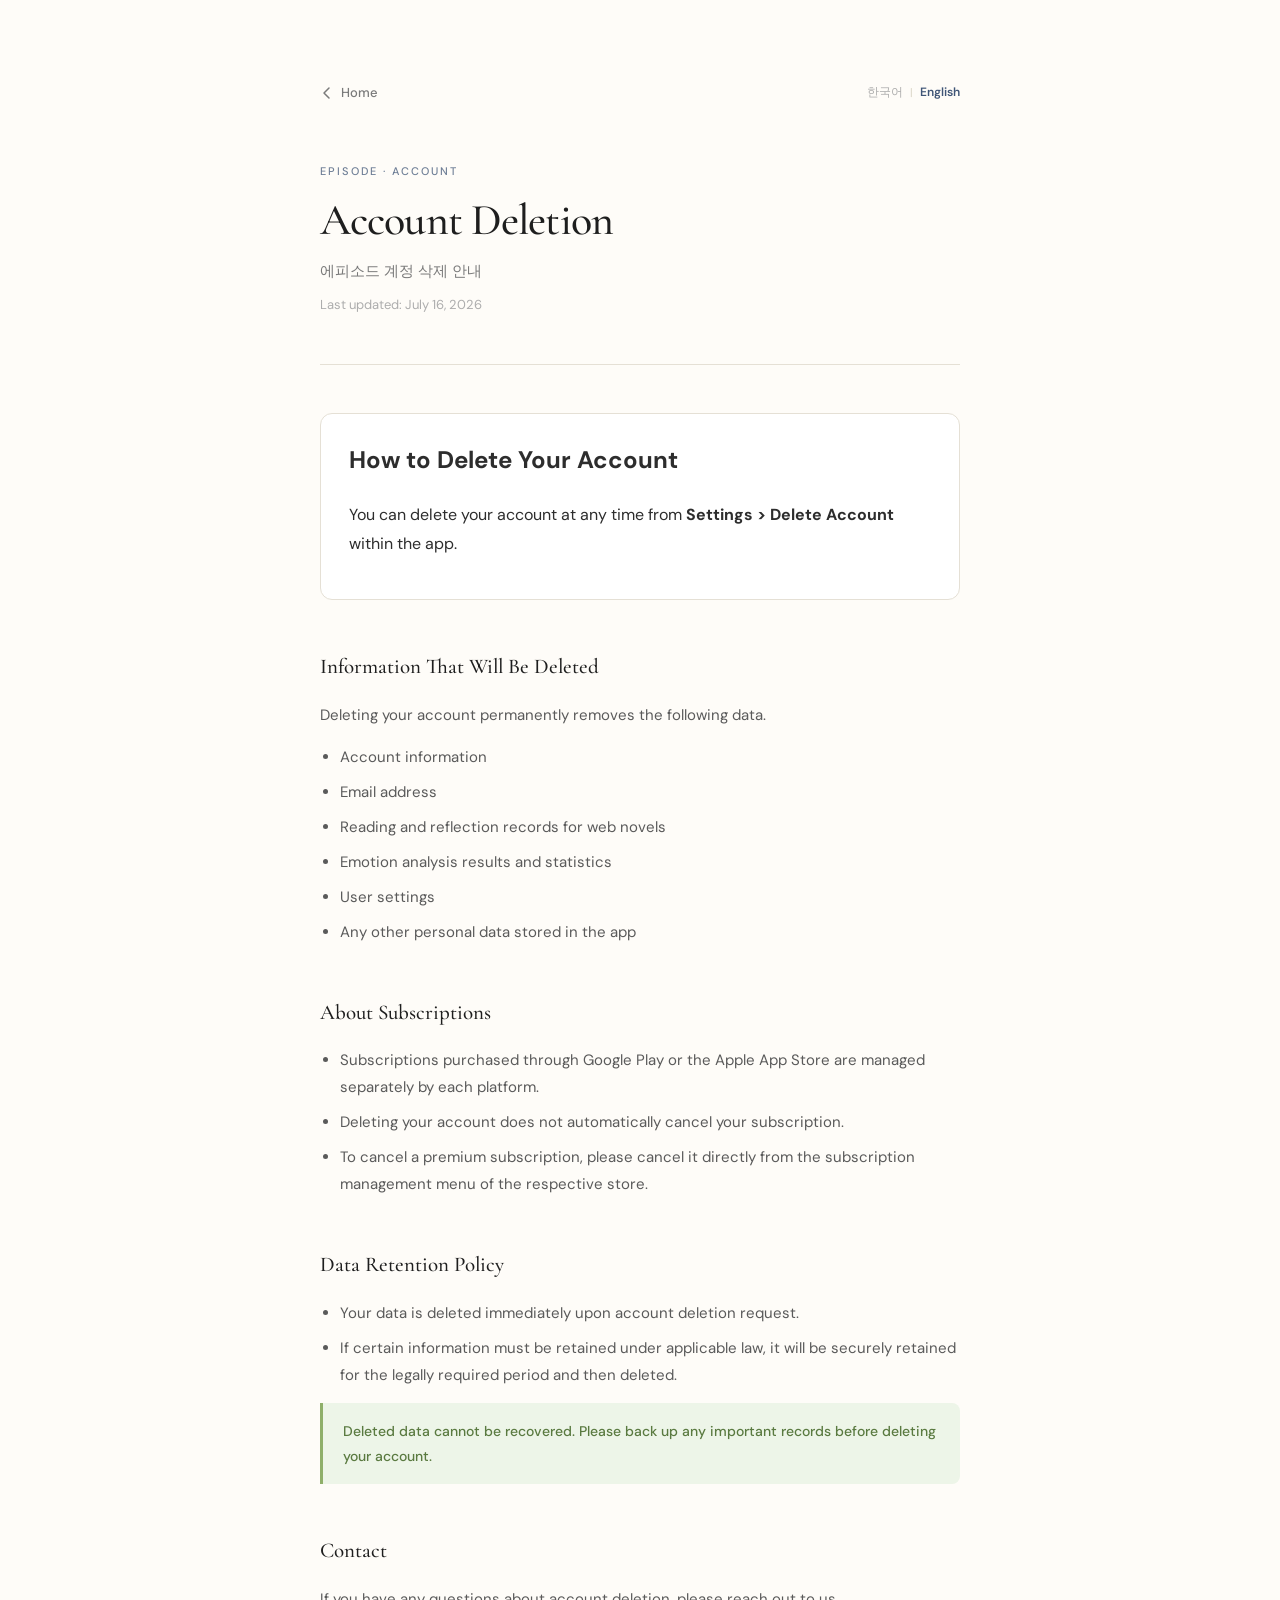
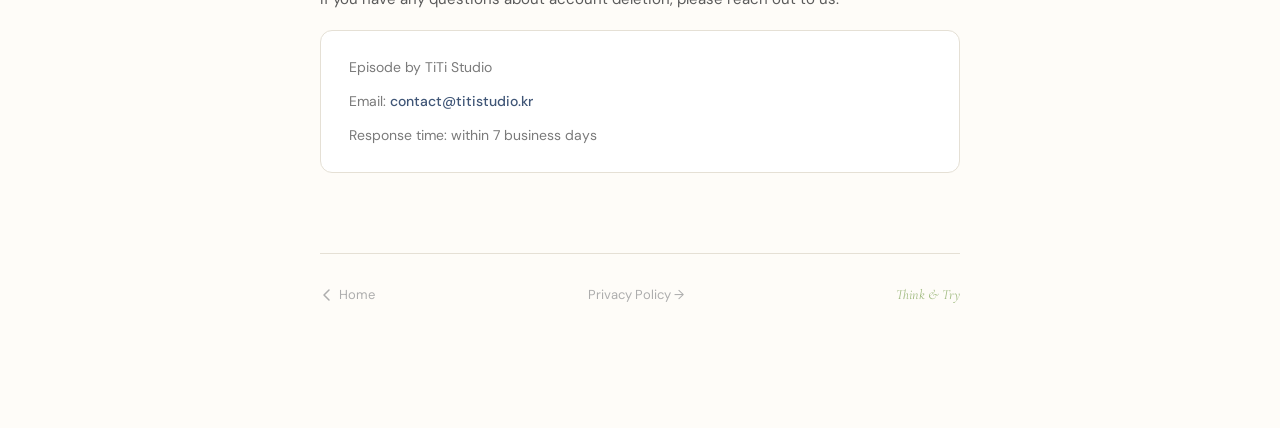
==== delete-account/en.html @ e1df37c4 "feat: add account deletion page for Google Play policy" ====
<!DOCTYPE html>
<html lang="en">
<head>
  <meta charset="utf-8">
  <meta name="viewport" content="width=device-width, initial-scale=1">
  <title>Episode - Account Deletion — TiTi Studio</title>
  <meta name="description" content="How to delete your Episode account and what data is removed. Account deletion guide per Google Play policy.">
  <link rel="preconnect" href="https://fonts.googleapis.com">
  <link rel="preconnect" href="https://fonts.gstatic.com" crossorigin>
  <link href="https://fonts.googleapis.com/css2?family=Cormorant+Garamond:ital,wght@0,500;1,400&family=DM+Sans:opsz,wght@9..40,300;9..40,400;9..40,500&display=swap" rel="stylesheet">
  <style>
    *, *::before, *::after { box-sizing: border-box; }
    html { scroll-behavior: smooth; }
    body { margin: 0; background: #FEFCF8; color: #2D2D2D; font-family: 'DM Sans', -apple-system, sans-serif; -webkit-font-smoothing: antialiased; line-height: 1.8; }
    .page-wrap { max-width: 720px; margin: 0 auto; padding: 80px 40px 120px; }
    .top-bar { display: flex; align-items: center; justify-content: space-between; margin-bottom: 56px; flex-wrap: wrap; gap: 12px; }
    .back-btn { display: inline-flex; align-items: center; gap: 7px; text-decoration: none; font-size: 13px; font-weight: 500; color: #7A7A7A; transition: color 0.18s; }
    .back-btn:hover { color: #3F5576; }
    .lang-switch { display: flex; align-items: center; }
    .lang-a { font-size: 12px; color: #ADADAD; text-decoration: none; transition: color 0.18s; padding: 2px 0; }
    .lang-a:hover { color: #3F5576; }
    .lang-a.active { font-weight: 600; color: #3F5576; }
    .lang-sep { color: #D8D3C4; font-size: 11px; padding: 0 7px; user-select: none; }
    .doc-label { font-size: 11px; font-weight: 500; letter-spacing: 0.18em; text-transform: uppercase; color: #3F5576; opacity: 0.75; margin-bottom: 14px; }
    .doc-title { font-family: 'Cormorant Garamond', serif; font-size: clamp(28px, 5vw, 44px); font-weight: 500; letter-spacing: -0.02em; color: #1E1E1E; line-height: 1.15; margin: 0 0 12px; }
    .doc-subtitle { font-size: 15px; color: #7A7A7A; margin: 0 0 8px; }
    .doc-updated { font-size: 13px; color: #ADADAD; margin: 0 0 48px; }
    hr { border: none; border-top: 1px solid #E5E0D5; margin: 0 0 48px; }
    .s { margin-bottom: 48px; }
    .s h2 { font-family: 'Cormorant Garamond', serif; font-size: 21px; font-weight: 500; color: #1E1E1E; margin: 0 0 16px; }
    .s p { font-size: 15px; line-height: 1.85; color: #5A5A5A; margin: 0 0 14px; }
    .s p:last-child { margin-bottom: 0; }
    .s ul { margin: 0 0 14px; padding-left: 20px; display: flex; flex-direction: column; gap: 8px; }
    .s li { font-size: 15px; line-height: 1.8; color: #5A5A5A; }
    .card { background: white; border: 1px solid #E5E0D5; border-radius: 12px; padding: 24px 28px; margin-bottom: 48px; }
    .card h2 { margin-top: 0; }
    .green-box { background: #EDF5E8; border-left: 3px solid #8FAF6A; border-radius: 0 8px 8px 0; padding: 16px 20px; margin: 14px 0; }
    .green-box p { font-size: 14px; color: #5A7A40; font-weight: 500; margin: 0; line-height: 1.75; }
    .cbox { background: white; border: 1px solid #E5E0D5; border-radius: 12px; padding: 24px 28px; margin-top: 16px; }
    .cbox p { font-size: 14px; color: #7A7A7A; margin: 0 0 8px; }
    .cbox p:last-child { margin-bottom: 0; }
    .cbox a { color: #3F5576; text-decoration: none; font-weight: 500; }
    .cbox a:hover { text-decoration: underline; }
    .doc-footer { border-top: 1px solid #E5E0D5; padding-top: 28px; margin-top: 80px; display: flex; align-items: center; justify-content: space-between; flex-wrap: wrap; gap: 10px; }
    .doc-footer a { text-decoration: none; font-size: 13px; color: #ADADAD; transition: color 0.18s; display: flex; align-items: center; gap: 5px; }
    .doc-footer a:hover { color: #3F5576; }
    .brand { font-family: 'Cormorant Garamond', serif; font-size: 14px; font-style: italic; color: #8FAF6A; opacity: 0.85; }
    @media (max-width: 600px) { .page-wrap { padding: 60px 20px 100px; } .card, .cbox { padding: 20px; } }
  </style>

<template id="__bundler_thumbnail" data-bg-color="#FEFCF8">
  <svg viewBox="0 0 800 600" xmlns="http://www.w3.org/2000/svg">
    <rect width="800" height="600" fill="#FEFCF8"/>
    <rect x="366" y="232" width="68" height="68" rx="16" fill="#3F5576"/>
    <text x="400" y="276" font-family="Georgia,serif" font-size="22" font-weight="700" fill="white" text-anchor="middle" letter-spacing="1">TT</text>
    <text x="400" y="322" font-family="Georgia,serif" font-size="15" font-weight="500" fill="#2D2D2D" text-anchor="middle" letter-spacing="-0.3">Account Deletion</text>
  </svg>
</template>
</head>
<body>
<div class="page-wrap">

  <div class="top-bar">
    <a href="../TiTi Studio.dc.html" class="back-btn">
      <svg width="14" height="14" viewBox="0 0 14 14" fill="none"><path d="M9 2L4 7l5 5" stroke="currentColor" stroke-width="1.5" stroke-linecap="round" stroke-linejoin="round"></path></svg>
      Home
    </a>
    <div class="lang-switch">
      <a href="ko.html" class="lang-a">한국어</a>
      <span class="lang-sep">|</span>
      <span class="lang-a active">English</span>
    </div>
  </div>

  <p class="doc-label">Episode · Account</p>
  <h1 class="doc-title">Account Deletion</h1>
  <p class="doc-subtitle">에피소드 계정 삭제 안내</p>
  <p class="doc-updated">Last updated: July 16, 2026</p>
  <hr>

  <div class="card">
    <h2>How to Delete Your Account</h2>
    <p>You can delete your account at any time from <strong>Settings &gt; Delete Account</strong> within the app.</p>
  </div>

  <div class="s">
    <h2>Information That Will Be Deleted</h2>
    <p>Deleting your account permanently removes the following data.</p>
    <ul>
      <li>Account information</li>
      <li>Email address</li>
      <li>Reading and reflection records for web novels</li>
      <li>Emotion analysis results and statistics</li>
      <li>User settings</li>
      <li>Any other personal data stored in the app</li>
    </ul>
  </div>

  <div class="s">
    <h2>About Subscriptions</h2>
    <ul>
      <li>Subscriptions purchased through Google Play or the Apple App Store are managed separately by each platform.</li>
      <li>Deleting your account does not automatically cancel your subscription.</li>
      <li>To cancel a premium subscription, please cancel it directly from the subscription management menu of the respective store.</li>
    </ul>
  </div>

  <div class="s">
    <h2>Data Retention Policy</h2>
    <ul>
      <li>Your data is deleted immediately upon account deletion request.</li>
      <li>If certain information must be retained under applicable law, it will be securely retained for the legally required period and then deleted.</li>
    </ul>
    <div class="green-box">
      <p>Deleted data cannot be recovered. Please back up any important records before deleting your account.</p>
    </div>
  </div>

  <div class="s">
    <h2>Contact</h2>
    <p>If you have any questions about account deletion, please reach out to us.</p>
    <div class="cbox">
      <p>Episode by TiTi Studio</p>
      <p>Email: <a href="mailto:contact@titistudio.kr">contact@titistudio.kr</a></p>
      <p>Response time: within 7 business days</p>
    </div>
  </div>

  <footer class="doc-footer">
    <a href="../TiTi Studio.dc.html">
      <svg width="14" height="14" viewBox="0 0 14 14" fill="none"><path d="M9 2L4 7l5 5" stroke="currentColor" stroke-width="1.5" stroke-linecap="round" stroke-linejoin="round"></path></svg>
      Home
    </a>
    <a href="../privacy/en.html">Privacy Policy →</a>
    <span class="brand">Think &amp; Try</span>
  </footer>

</div>
</body>
</html>
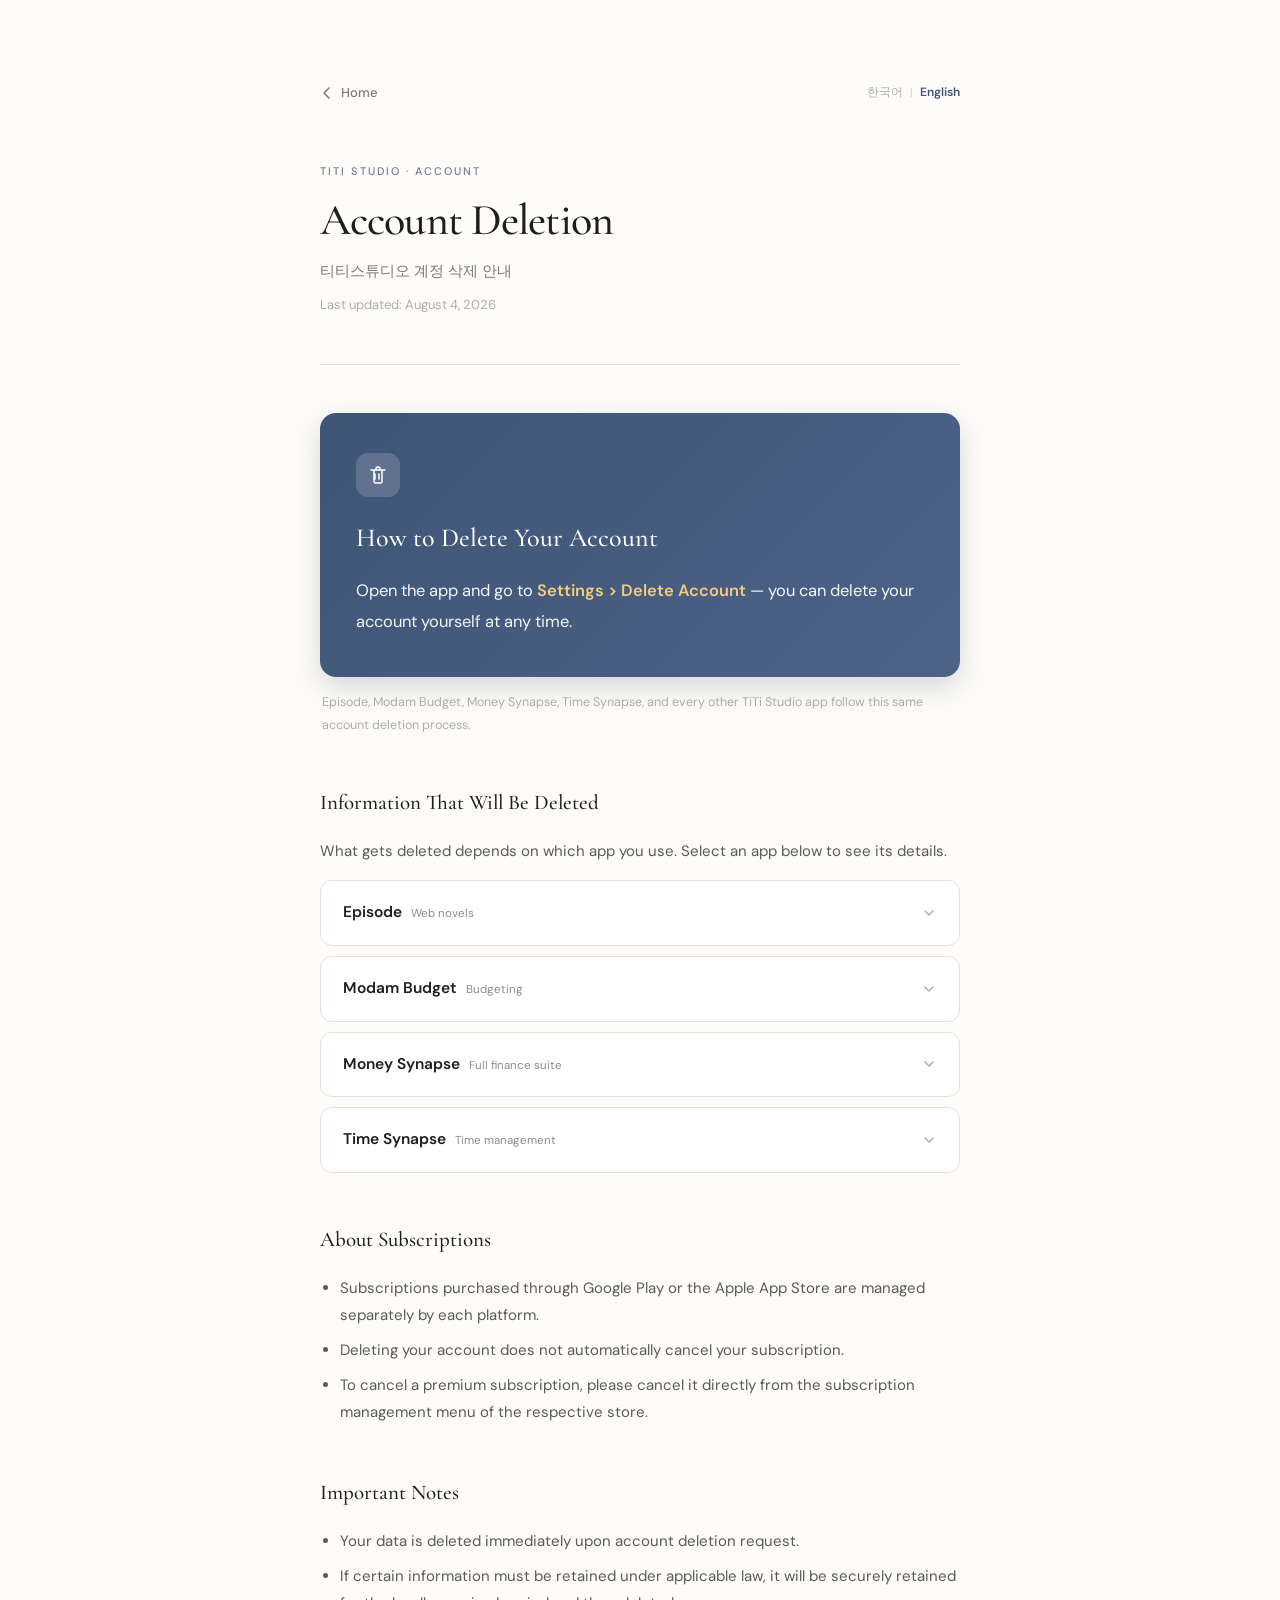
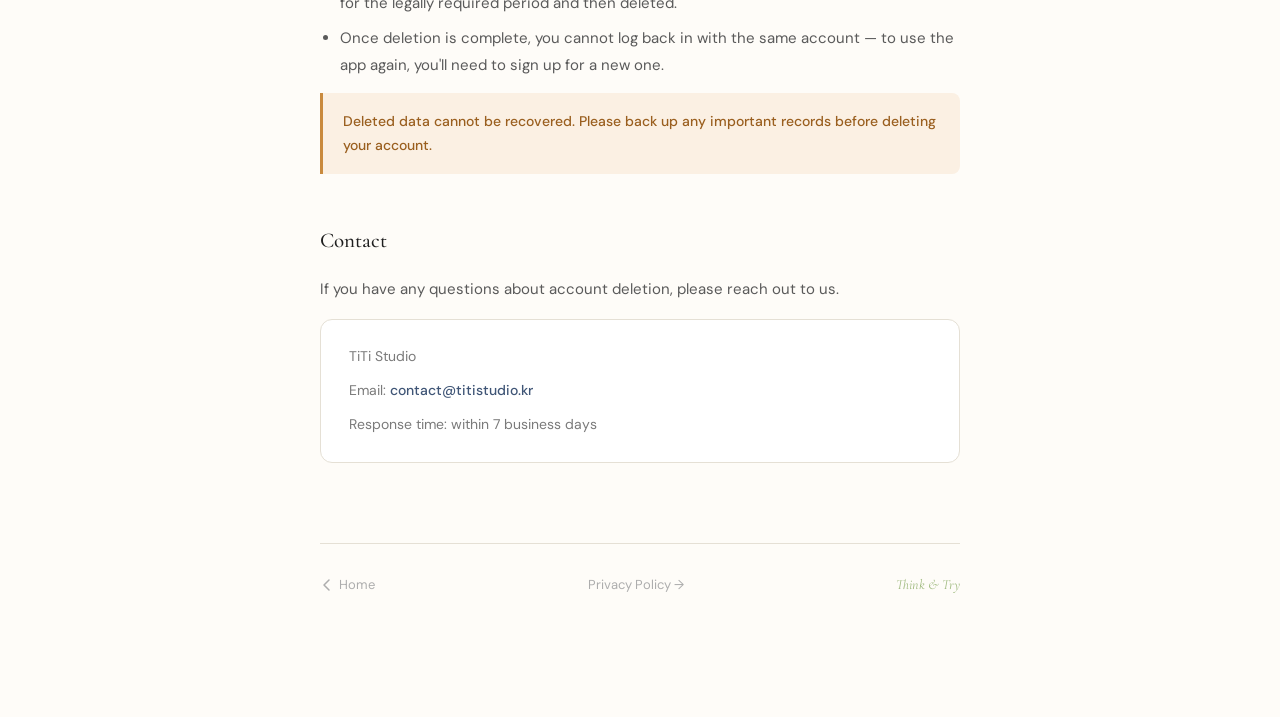
==== commit 627ee293: "update20260804" ====
--- a/delete-account/en.html
+++ b/delete-account/en.html
@@ -3,8 +3,8 @@
 <head>
   <meta charset="utf-8">
   <meta name="viewport" content="width=device-width, initial-scale=1">
-  <title>Episode - Account Deletion — TiTi Studio</title>
-  <meta name="description" content="How to delete your Episode account and what data is removed. Account deletion guide per Google Play policy.">
+  <title>Account Deletion — TiTi Studio</title>
+  <meta name="description" content="How to delete your account for Episode, Modam Budget, Money Synapse, and Time Synapse, and what data is removed. Account deletion guide per Google Play policy.">
   <link rel="preconnect" href="https://fonts.googleapis.com">
   <link rel="preconnect" href="https://fonts.gstatic.com" crossorigin>
   <link href="https://fonts.googleapis.com/css2?family=Cormorant+Garamond:ital,wght@0,500;1,400&family=DM+Sans:opsz,wght@9..40,300;9..40,400;9..40,500&display=swap" rel="stylesheet">
@@ -32,10 +32,36 @@
     .s p:last-child { margin-bottom: 0; }
     .s ul { margin: 0 0 14px; padding-left: 20px; display: flex; flex-direction: column; gap: 8px; }
     .s li { font-size: 15px; line-height: 1.8; color: #5A5A5A; }
+
+    /* How to delete — emphasized card */
+    .method-card { background: linear-gradient(135deg, #3F5576, #4C6288); color: #fff; border-radius: 16px; padding: 40px 36px; margin-bottom: 14px; box-shadow: 0 10px 28px rgba(63,85,118,0.22); }
+    .method-icon { width: 44px; height: 44px; border-radius: 12px; background: rgba(255,255,255,0.16); display: flex; align-items: center; justify-content: center; margin-bottom: 18px; }
+    .method-card h2 { font-family: 'Cormorant Garamond', serif; font-size: 26px; font-weight: 500; color: #fff; margin: 0 0 14px; }
+    .method-card p { font-size: 16.5px; line-height: 1.85; color: rgba(255,255,255,0.94); margin: 0; }
+    .method-card strong { color: #F4CD7A; font-weight: 600; }
+    .method-note { font-size: 12.5px; color: #ADADAD; margin: 0 0 48px; padding-left: 2px; }
+
+    /* Data removed — per-app accordion */
+    .app-acc { background: white; border: 1px solid #E5E0D5; border-radius: 12px; margin-bottom: 10px; overflow: hidden; }
+    .app-acc summary { list-style: none; cursor: pointer; padding: 18px 22px; display: flex; align-items: center; justify-content: space-between; gap: 12px; }
+    .app-acc summary::-webkit-details-marker { display: none; }
+    .app-acc summary:focus-visible { outline: 2px solid #3F5576; outline-offset: -2px; }
+    .app-name-wrap { display: flex; align-items: baseline; gap: 9px; }
+    .app-name { font-size: 15.5px; font-weight: 600; color: #1E1E1E; }
+    .app-tag { font-size: 11.5px; color: #8B8B8B; font-weight: 400; }
+    .chev { color: #ADADAD; flex-shrink: 0; transition: transform 0.2s ease; }
+    .app-acc[open] .chev { transform: rotate(180deg); }
+    .acc-body { padding: 0 22px 20px; }
+    .acc-body p { font-size: 13.5px; color: #8B8B8B; margin: 0 0 10px; }
+    .acc-body ul { margin: 0; padding-left: 20px; display: flex; flex-direction: column; gap: 6px; }
+    .acc-body li { font-size: 14px; line-height: 1.75; color: #5A5A5A; }
+
     .card { background: white; border: 1px solid #E5E0D5; border-radius: 12px; padding: 24px 28px; margin-bottom: 48px; }
     .card h2 { margin-top: 0; }
     .green-box { background: #EDF5E8; border-left: 3px solid #8FAF6A; border-radius: 0 8px 8px 0; padding: 16px 20px; margin: 14px 0; }
+    .green-box.warn { background: #FBF0E3; border-left-color: #C98A3E; }
     .green-box p { font-size: 14px; color: #5A7A40; font-weight: 500; margin: 0; line-height: 1.75; }
+    .green-box.warn p { color: #9A5F1F; }
     .cbox { background: white; border: 1px solid #E5E0D5; border-radius: 12px; padding: 24px 28px; margin-top: 16px; }
     .cbox p { font-size: 14px; color: #7A7A7A; margin: 0 0 8px; }
     .cbox p:last-child { margin-bottom: 0; }
@@ -45,7 +71,7 @@
     .doc-footer a { text-decoration: none; font-size: 13px; color: #ADADAD; transition: color 0.18s; display: flex; align-items: center; gap: 5px; }
     .doc-footer a:hover { color: #3F5576; }
     .brand { font-family: 'Cormorant Garamond', serif; font-size: 14px; font-style: italic; color: #8FAF6A; opacity: 0.85; }
-    @media (max-width: 600px) { .page-wrap { padding: 60px 20px 100px; } .card, .cbox { padding: 20px; } }
+    @media (max-width: 600px) { .page-wrap { padding: 60px 20px 100px; } .card, .cbox { padding: 20px; } .method-card { padding: 30px 24px; } }
   </style>
 
 <template id="__bundler_thumbnail" data-bg-color="#FEFCF8">
@@ -72,28 +98,97 @@
     </div>
   </div>
 
-  <p class="doc-label">Episode · Account</p>
+  <p class="doc-label">TiTi Studio · Account</p>
   <h1 class="doc-title">Account Deletion</h1>
-  <p class="doc-subtitle">에피소드 계정 삭제 안내</p>
-  <p class="doc-updated">Last updated: July 16, 2026</p>
+  <p class="doc-subtitle">티티스튜디오 계정 삭제 안내</p>
+  <p class="doc-updated">Last updated: August 4, 2026</p>
   <hr>
 
-  <div class="card">
+  <div class="method-card">
+    <div class="method-icon">
+      <svg width="20" height="20" viewBox="0 0 20 20" fill="none"><path d="M3 5h14M8 5V3.5A1.5 1.5 0 0 1 9.5 2h1A1.5 1.5 0 0 1 12 3.5V5m-6 0v11.5A1.5 1.5 0 0 0 7.5 18h5a1.5 1.5 0 0 0 1.5-1.5V5m-7 4v5m4-5v5" stroke="white" stroke-width="1.5" stroke-linecap="round" stroke-linejoin="round"/></svg>
+    </div>
     <h2>How to Delete Your Account</h2>
-    <p>You can delete your account at any time from <strong>Settings &gt; Delete Account</strong> within the app.</p>
-  </div>
+    <p>Open the app and go to <strong>Settings &gt; Delete Account</strong> — you can delete your account yourself at any time.</p>
+  </div>
+  <p class="method-note">Episode, Modam Budget, Money Synapse, Time Synapse, and every other TiTi Studio app follow this same account deletion process.</p>
 
   <div class="s">
     <h2>Information That Will Be Deleted</h2>
-    <p>Deleting your account permanently removes the following data.</p>
-    <ul>
-      <li>Account information</li>
-      <li>Email address</li>
-      <li>Reading and reflection records for web novels</li>
-      <li>Emotion analysis results and statistics</li>
-      <li>User settings</li>
-      <li>Any other personal data stored in the app</li>
-    </ul>
+    <p>What gets deleted depends on which app you use. Select an app below to see its details.</p>
+
+    <details class="app-acc">
+      <summary>
+        <span class="app-name-wrap"><span class="app-name">Episode</span><span class="app-tag">Web novels</span></span>
+        <svg class="chev" width="16" height="16" viewBox="0 0 16 16" fill="none"><path d="M4 6l4 4 4-4" stroke="currentColor" stroke-width="1.5" stroke-linecap="round" stroke-linejoin="round"/></svg>
+      </summary>
+      <div class="acc-body">
+        <ul>
+          <li>Account information</li>
+          <li>Email address</li>
+          <li>Reading history for web novels</li>
+          <li>Emotion analysis results and statistics</li>
+          <li>User settings</li>
+          <li>Any other personal data stored in the app</li>
+        </ul>
+      </div>
+    </details>
+
+    <details class="app-acc">
+      <summary>
+        <span class="app-name-wrap"><span class="app-name">Modam Budget</span><span class="app-tag">Budgeting</span></span>
+        <svg class="chev" width="16" height="16" viewBox="0 0 16 16" fill="none"><path d="M4 6l4 4 4-4" stroke="currentColor" stroke-width="1.5" stroke-linecap="round" stroke-linejoin="round"/></svg>
+      </summary>
+      <div class="acc-body">
+        <ul>
+          <li>Account information and email address</li>
+          <li>Income and expense records</li>
+          <li>Wish list (items you want to buy)</li>
+          <li>Savings goals and savings records</li>
+          <li>Statistics and analytics data</li>
+          <li>User settings stored in the app</li>
+        </ul>
+      </div>
+    </details>
+
+    <details class="app-acc">
+      <summary>
+        <span class="app-name-wrap"><span class="app-name">Money Synapse</span><span class="app-tag">Full finance suite</span></span>
+        <svg class="chev" width="16" height="16" viewBox="0 0 16 16" fill="none"><path d="M4 6l4 4 4-4" stroke="currentColor" stroke-width="1.5" stroke-linecap="round" stroke-linejoin="round"/></svg>
+      </summary>
+      <div class="acc-body">
+        <p>Money Synapse covers a wide range of finance features, so all of the following data is deleted together.</p>
+        <ul>
+          <li>Account information and email address</li>
+          <li>Budget data</li>
+          <li>Finance data</li>
+          <li>Savings data</li>
+          <li>Investment and Investment Pro data</li>
+          <li>Loan data</li>
+          <li>Insurance policy data</li>
+          <li>Wish list data</li>
+          <li>Conversation history with the AI assistant "Moa"</li>
+          <li>Statistics and analytics data</li>
+        </ul>
+      </div>
+    </details>
+
+    <details class="app-acc">
+      <summary>
+        <span class="app-name-wrap"><span class="app-name">Time Synapse</span><span class="app-tag">Time management</span></span>
+        <svg class="chev" width="16" height="16" viewBox="0 0 16 16" fill="none"><path d="M4 6l4 4 4-4" stroke="currentColor" stroke-width="1.5" stroke-linecap="round" stroke-linejoin="round"/></svg>
+      </summary>
+      <div class="acc-body">
+        <ul>
+          <li>Account information and email address</li>
+          <li>Plans and schedule data you've created</li>
+          <li>Retrospective records</li>
+          <li>Goal-setting data</li>
+          <li>Statistics and analytics data</li>
+          <li>User settings stored in the app</li>
+        </ul>
+      </div>
+    </details>
   </div>
 
   <div class="s">
@@ -106,12 +201,13 @@
   </div>
 
   <div class="s">
-    <h2>Data Retention Policy</h2>
+    <h2>Important Notes</h2>
     <ul>
       <li>Your data is deleted immediately upon account deletion request.</li>
       <li>If certain information must be retained under applicable law, it will be securely retained for the legally required period and then deleted.</li>
+      <li>Once deletion is complete, you cannot log back in with the same account — to use the app again, you'll need to sign up for a new one.</li>
     </ul>
-    <div class="green-box">
+    <div class="green-box warn">
       <p>Deleted data cannot be recovered. Please back up any important records before deleting your account.</p>
     </div>
   </div>
@@ -120,7 +216,7 @@
     <h2>Contact</h2>
     <p>If you have any questions about account deletion, please reach out to us.</p>
     <div class="cbox">
-      <p>Episode by TiTi Studio</p>
+      <p>TiTi Studio</p>
       <p>Email: <a href="mailto:contact@titistudio.kr">contact@titistudio.kr</a></p>
       <p>Response time: within 7 business days</p>
     </div>
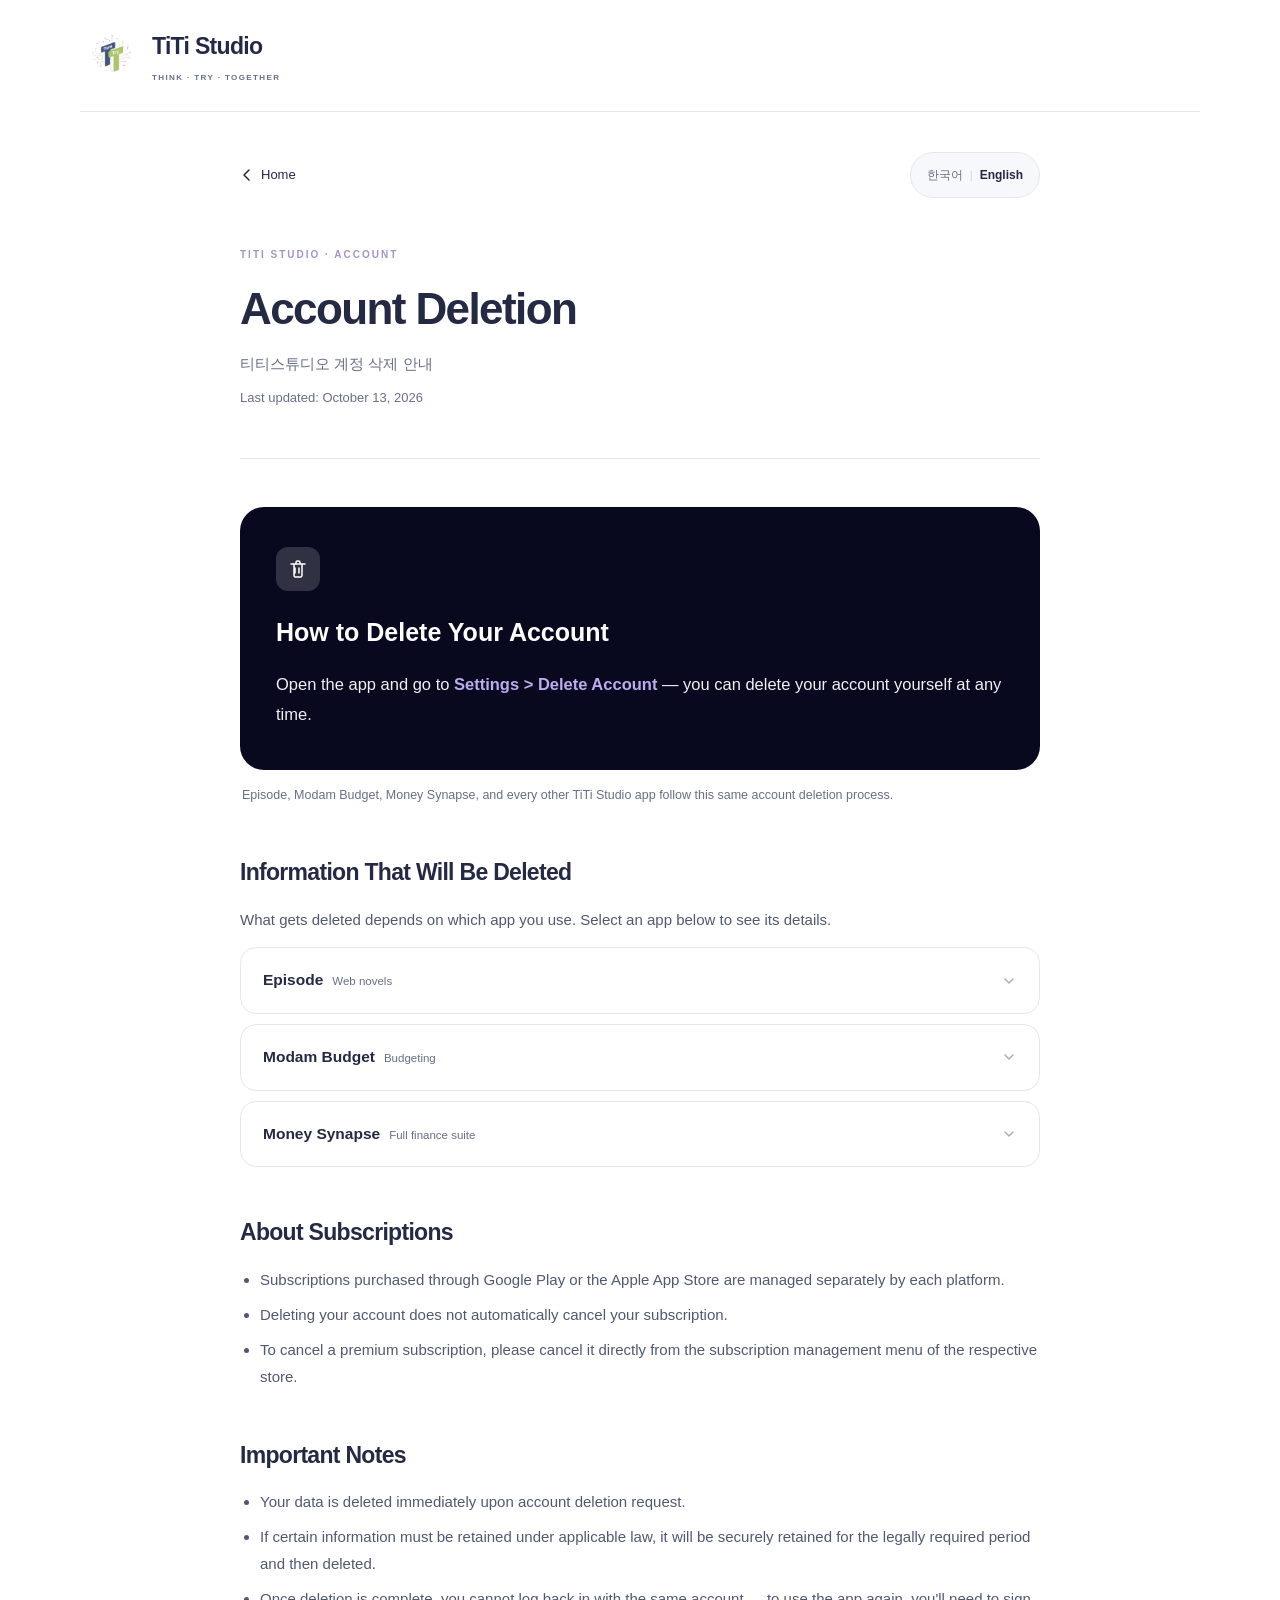
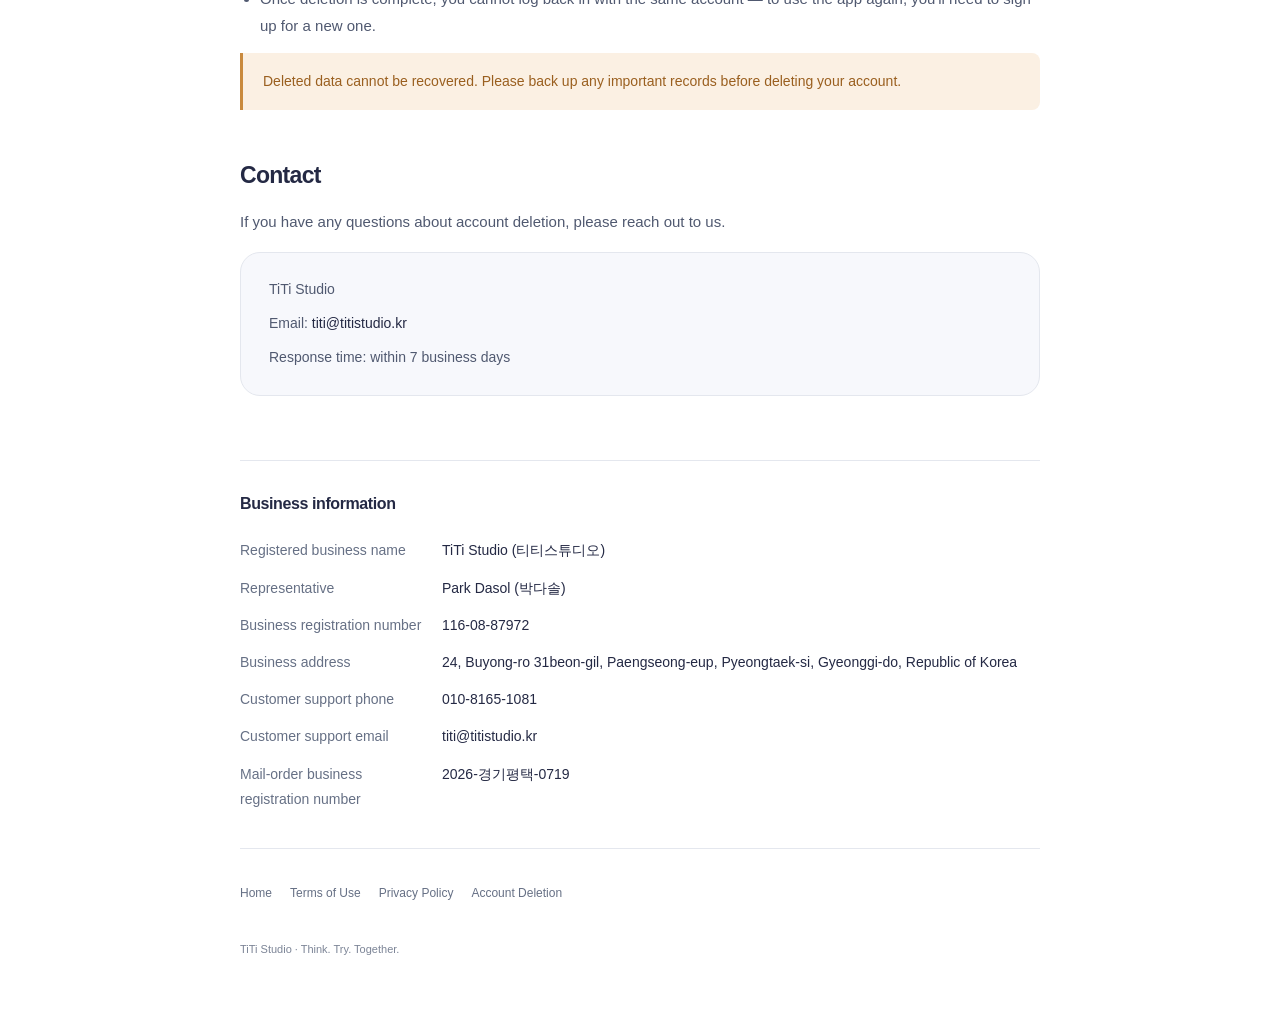
==== commit d33ba7e9: "feat(web): redesign TiTiStudio homepage" ====
--- a/delete-account/en.html
+++ b/delete-account/en.html
@@ -4,14 +4,11 @@
   <meta charset="utf-8">
   <meta name="viewport" content="width=device-width, initial-scale=1">
   <title>Account Deletion — TiTi Studio</title>
-  <meta name="description" content="How to delete your account for Episode, Modam Budget, Money Synapse, and Time Synapse, and what data is removed. Account deletion guide per Google Play policy.">
-  <link rel="preconnect" href="https://fonts.googleapis.com">
-  <link rel="preconnect" href="https://fonts.gstatic.com" crossorigin>
-  <link href="https://fonts.googleapis.com/css2?family=Cormorant+Garamond:ital,wght@0,500;1,400&family=DM+Sans:opsz,wght@9..40,300;9..40,400;9..40,500&display=swap" rel="stylesheet">
+  <meta name="description" content="How to delete your account for Episode, Modam Budget, Money Synapse, and what data is removed. Account deletion guide per Google Play policy.">
   <style>
     *, *::before, *::after { box-sizing: border-box; }
     html { scroll-behavior: smooth; }
-    body { margin: 0; background: #FEFCF8; color: #2D2D2D; font-family: 'DM Sans', -apple-system, sans-serif; -webkit-font-smoothing: antialiased; line-height: 1.8; }
+    body { margin: 0; background: #FEFCF8; color: #2D2D2D; font-family: var(--gs-font); -webkit-font-smoothing: antialiased; line-height: 1.8; }
     .page-wrap { max-width: 720px; margin: 0 auto; padding: 80px 40px 120px; }
     .top-bar { display: flex; align-items: center; justify-content: space-between; margin-bottom: 56px; flex-wrap: wrap; gap: 12px; }
     .back-btn { display: inline-flex; align-items: center; gap: 7px; text-decoration: none; font-size: 13px; font-weight: 500; color: #7A7A7A; transition: color 0.18s; }
@@ -22,12 +19,12 @@
     .lang-a.active { font-weight: 600; color: #3F5576; }
     .lang-sep { color: #D8D3C4; font-size: 11px; padding: 0 7px; user-select: none; }
     .doc-label { font-size: 11px; font-weight: 500; letter-spacing: 0.18em; text-transform: uppercase; color: #3F5576; opacity: 0.75; margin-bottom: 14px; }
-    .doc-title { font-family: 'Cormorant Garamond', serif; font-size: clamp(28px, 5vw, 44px); font-weight: 500; letter-spacing: -0.02em; color: #1E1E1E; line-height: 1.15; margin: 0 0 12px; }
+    .doc-title { font-family: var(--gs-font); font-size: clamp(28px, 5vw, 44px); font-weight: 500; letter-spacing: -0.02em; color: #1E1E1E; line-height: 1.15; margin: 0 0 12px; }
     .doc-subtitle { font-size: 15px; color: #7A7A7A; margin: 0 0 8px; }
     .doc-updated { font-size: 13px; color: #ADADAD; margin: 0 0 48px; }
     hr { border: none; border-top: 1px solid #E5E0D5; margin: 0 0 48px; }
     .s { margin-bottom: 48px; }
-    .s h2 { font-family: 'Cormorant Garamond', serif; font-size: 21px; font-weight: 500; color: #1E1E1E; margin: 0 0 16px; }
+    .s h2 { font-family: var(--gs-font); font-size: 21px; font-weight: 500; color: #1E1E1E; margin: 0 0 16px; }
     .s p { font-size: 15px; line-height: 1.85; color: #5A5A5A; margin: 0 0 14px; }
     .s p:last-child { margin-bottom: 0; }
     .s ul { margin: 0 0 14px; padding-left: 20px; display: flex; flex-direction: column; gap: 8px; }
@@ -36,7 +33,7 @@
     /* How to delete — emphasized card */
     .method-card { background: linear-gradient(135deg, #3F5576, #4C6288); color: #fff; border-radius: 16px; padding: 40px 36px; margin-bottom: 14px; box-shadow: 0 10px 28px rgba(63,85,118,0.22); }
     .method-icon { width: 44px; height: 44px; border-radius: 12px; background: rgba(255,255,255,0.16); display: flex; align-items: center; justify-content: center; margin-bottom: 18px; }
-    .method-card h2 { font-family: 'Cormorant Garamond', serif; font-size: 26px; font-weight: 500; color: #fff; margin: 0 0 14px; }
+    .method-card h2 { font-family: var(--gs-font); font-size: 26px; font-weight: 500; color: #fff; margin: 0 0 14px; }
     .method-card p { font-size: 16.5px; line-height: 1.85; color: rgba(255,255,255,0.94); margin: 0; }
     .method-card strong { color: #F4CD7A; font-weight: 600; }
     .method-note { font-size: 12.5px; color: #ADADAD; margin: 0 0 48px; padding-left: 2px; }
@@ -70,24 +67,20 @@
     .doc-footer { border-top: 1px solid #E5E0D5; padding-top: 28px; margin-top: 80px; display: flex; align-items: center; justify-content: space-between; flex-wrap: wrap; gap: 10px; }
     .doc-footer a { text-decoration: none; font-size: 13px; color: #ADADAD; transition: color 0.18s; display: flex; align-items: center; gap: 5px; }
     .doc-footer a:hover { color: #3F5576; }
-    .brand { font-family: 'Cormorant Garamond', serif; font-size: 14px; font-style: italic; color: #8FAF6A; opacity: 0.85; }
+    .brand { font-family: var(--gs-font); font-size: 14px; font-style: italic; color: #8FAF6A; opacity: 0.85; }
     @media (max-width: 600px) { .page-wrap { padding: 60px 20px 100px; } .card, .cbox { padding: 20px; } .method-card { padding: 30px 24px; } }
   </style>
 
-<template id="__bundler_thumbnail" data-bg-color="#FEFCF8">
-  <svg viewBox="0 0 800 600" xmlns="http://www.w3.org/2000/svg">
-    <rect width="800" height="600" fill="#FEFCF8"/>
-    <rect x="366" y="232" width="68" height="68" rx="16" fill="#3F5576"/>
-    <text x="400" y="276" font-family="Georgia,serif" font-size="22" font-weight="700" fill="white" text-anchor="middle" letter-spacing="1">TT</text>
-    <text x="400" y="322" font-family="Georgia,serif" font-size="15" font-weight="500" fill="#2D2D2D" text-anchor="middle" letter-spacing="-0.3">Account Deletion</text>
-  </svg>
-</template>
+
+  <link rel="stylesheet" href="../theme.css">
+  <link rel="stylesheet" href="../legal.css">
 </head>
 <body>
+<header class="legal-header"><a href="../index.html"><img src="../assets/titi-studio-original.png" alt=""><span>TiTi Studio<small>THINK · TRY · TOGETHER</small></span></a></header>
 <div class="page-wrap">
 
   <div class="top-bar">
-    <a href="../TiTi Studio.dc.html" class="back-btn">
+    <a href="../index.html" class="back-btn">
       <svg width="14" height="14" viewBox="0 0 14 14" fill="none"><path d="M9 2L4 7l5 5" stroke="currentColor" stroke-width="1.5" stroke-linecap="round" stroke-linejoin="round"></path></svg>
       Home
     </a>
@@ -101,7 +94,7 @@
   <p class="doc-label">TiTi Studio · Account</p>
   <h1 class="doc-title">Account Deletion</h1>
   <p class="doc-subtitle">티티스튜디오 계정 삭제 안내</p>
-  <p class="doc-updated">Last updated: August 4, 2026</p>
+  <p class="doc-updated">Last updated: October 13, 2026</p>
   <hr>
 
   <div class="method-card">
@@ -111,7 +104,7 @@
     <h2>How to Delete Your Account</h2>
     <p>Open the app and go to <strong>Settings &gt; Delete Account</strong> — you can delete your account yourself at any time.</p>
   </div>
-  <p class="method-note">Episode, Modam Budget, Money Synapse, Time Synapse, and every other TiTi Studio app follow this same account deletion process.</p>
+  <p class="method-note">Episode, Modam Budget, Money Synapse, and every other TiTi Studio app follow this same account deletion process.</p>
 
   <div class="s">
     <h2>Information That Will Be Deleted</h2>
@@ -173,23 +166,7 @@
       </div>
     </details>
 
-    <details class="app-acc">
-      <summary>
-        <span class="app-name-wrap"><span class="app-name">Time Synapse</span><span class="app-tag">Time management</span></span>
-        <svg class="chev" width="16" height="16" viewBox="0 0 16 16" fill="none"><path d="M4 6l4 4 4-4" stroke="currentColor" stroke-width="1.5" stroke-linecap="round" stroke-linejoin="round"/></svg>
-      </summary>
-      <div class="acc-body">
-        <ul>
-          <li>Account information and email address</li>
-          <li>Plans and schedule data you've created</li>
-          <li>Retrospective records</li>
-          <li>Goal-setting data</li>
-          <li>Statistics and analytics data</li>
-          <li>User settings stored in the app</li>
-        </ul>
-      </div>
-    </details>
-  </div>
+    </div>
 
   <div class="s">
     <h2>About Subscriptions</h2>
@@ -217,19 +194,13 @@
     <p>If you have any questions about account deletion, please reach out to us.</p>
     <div class="cbox">
       <p>TiTi Studio</p>
-      <p>Email: <a href="mailto:contact@titistudio.kr">contact@titistudio.kr</a></p>
+      <p>Email: <a href="mailto:titi@titistudio.kr">titi@titistudio.kr</a></p>
       <p>Response time: within 7 business days</p>
     </div>
   </div>
 
-  <footer class="doc-footer">
-    <a href="../TiTi Studio.dc.html">
-      <svg width="14" height="14" viewBox="0 0 14 14" fill="none"><path d="M9 2L4 7l5 5" stroke="currentColor" stroke-width="1.5" stroke-linecap="round" stroke-linejoin="round"></path></svg>
-      Home
-    </a>
-    <a href="../privacy/en.html">Privacy Policy →</a>
-    <span class="brand">Think &amp; Try</span>
-  </footer>
+  <section class="business-info" aria-labelledby="business-title"><h2 id="business-title">Business information</h2><dl class="business-details"><div><dt>Registered business name</dt><dd>TiTi Studio (티티스튜디오)</dd></div><div><dt>Representative</dt><dd>Park Dasol (박다솔)</dd></div><div><dt>Business registration number</dt><dd>116-08-87972</dd></div><div><dt>Business address</dt><dd>24, Buyong-ro 31beon-gil, Paengseong-eup, Pyeongtaek-si, Gyeonggi-do, Republic of Korea</dd></div><div><dt>Customer support phone</dt><dd><a href="tel:+821081651081">010-8165-1081</a></dd></div><div><dt>Customer support email</dt><dd><a href="mailto:titi@titistudio.kr">titi@titistudio.kr</a></dd></div><div><dt>Mail-order business registration number</dt><dd>2026-경기평택-0719</dd></div></dl></section>
+<footer class="doc-footer"><a href="../index.html">Home</a><a href="../terms/en.html">Terms of Use</a><a href="../privacy/en.html">Privacy Policy</a><a href="../delete-account/en.html">Account Deletion</a><span class="brand">TiTi Studio · Think. Try. Together.</span></footer>
 
 </div>
 </body>
--- a/theme.css
+++ b/theme.css
@@ -0,0 +1,26 @@
+/* Gallery Split — selected hybrid direction. Logo files remain unchanged. */
+:root {
+  --gs-white: #FFFFFF;
+  --gs-soft-white: #F7F8FC;
+  --gs-ink: #242944;
+  --gs-cosmic-navy: #08091F;
+  --gs-lilac: #BCABED;
+  --gs-lime: #B5CD83;
+  --gs-rose: #EAB0C6;
+  --gs-divider: #E4E7EE;
+  --gs-body: #667085;
+  --gs-body-dark: #CCC8E0;
+  --gs-lime-text: #637C3F;
+  --gs-font: -apple-system, BlinkMacSystemFont, 'Apple SD Gothic Neo', 'Noto Sans KR', sans-serif;
+  --gs-content-max: 1280px;
+  --gs-page-gutter: 64px;
+  --gs-hero-radius: 32px;
+  --gs-card-radius: 24px;
+  --gs-button-radius: 999px;
+  --gs-title: clamp(40px, 3.9vw, 56px);
+  --gs-body-size: 16px;
+  --gs-studio-width: 48%;
+  --gs-product-width: 52%;
+}
+@media(max-width:1100px){:root{--gs-page-gutter:32px;--gs-title:clamp(36px,3.9vw,48px)}}
+@media(max-width:900px){:root{--gs-page-gutter:24px;--gs-title:clamp(32px,8.2vw,40px);--gs-hero-radius:24px;--gs-card-radius:20px}}
--- a/legal.css
+++ b/legal.css
@@ -0,0 +1,46 @@
+@import url('business.css');
+body{background:var(--gs-white);color:var(--gs-ink);font-family:var(--gs-font);line-height:1.85}
+.legal-header{max-width:1120px;width:calc(100% - 64px);margin:auto;height:112px;display:flex;align-items:center;border-bottom:1px solid var(--gs-divider)}
+.legal-header>a{display:flex;align-items:center;gap:10px;font-size:23px;font-weight:700;letter-spacing:-.7px;color:var(--gs-ink);text-decoration:none}
+.legal-header img{width:62px;height:62px;object-fit:contain}
+.legal-header small{display:block;font-size:8px;letter-spacing:1.4px;color:var(--gs-body);margin-top:4px}
+.page-wrap{max-width:880px;padding:40px 40px 64px}
+.top-bar{margin-bottom:48px}
+.doc-label{color:#8871b6;font-weight:650;font-size:10px;letter-spacing:2px}
+.doc-title{font-family:var(--gs-font);font-weight:700;font-size:clamp(30px,4vw,44px);letter-spacing:-1.6px;color:var(--gs-ink);line-height:1.35}
+.doc-subtitle,.doc-meta,.doc-updated{color:var(--gs-body)}
+.back-btn,.lang-a.active,.toc a:hover,.doc-footer a:hover{color:var(--gs-ink)}
+.lang-switch{background:var(--gs-soft-white);border:1px solid var(--gs-divider);border-radius:999px;padding:8px 16px}
+.lang-a{min-height:28px;display:inline-flex;align-items:center;color:var(--gs-body)}
+hr{border-color:var(--gs-divider);background:var(--gs-divider)}
+.s h2,.card h2{font-family:var(--gs-font);font-size:23px;letter-spacing:-.7px;font-weight:650;color:var(--gs-ink);line-height:1.5}
+.s h3{font-family:var(--gs-font);color:var(--gs-ink)}
+.s p,.s li,.acc-body p,.acc-body li{color:#505970}
+.toc,.notice,.card,.cbox{border-color:var(--gs-divider);background:var(--gs-soft-white);border-radius:20px}
+.toc{border:1px solid var(--gs-divider)}
+.toc a,.cbox a{color:var(--gs-ink)}
+.method-card{background:var(--gs-cosmic-navy);box-shadow:none;border-radius:24px}
+.method-card h2{font-family:var(--gs-font);font-weight:650;font-size:25px}
+.method-card strong{color:var(--gs-lilac)}
+.method-note{color:var(--gs-body)}
+.app-acc{border-color:var(--gs-divider);border-radius:16px;background:var(--gs-white)}
+.app-acc[open]{background:var(--gs-soft-white)}
+.app-name{color:var(--gs-ink)}
+.app-tag{color:var(--gs-body)}
+.app-name-wrap{flex-wrap:wrap}
+.app-acc summary:focus-visible,a:focus-visible{outline:3px solid #8871b6;outline-offset:3px}
+th{background:var(--gs-soft-white);color:var(--gs-ink)}
+th,td{border-color:var(--gs-divider);overflow-wrap:anywhere;word-break:normal}
+table{table-layout:fixed}
+.green-box{background:#edf2e5;border-color:var(--gs-lime)}
+.brand{font-family:var(--gs-font);font-style:normal;color:var(--gs-body);font-size:11px}
+.doc-footer{border-color:var(--gs-divider);gap:18px;justify-content:flex-start;margin-top:36px}
+.doc-footer a{color:var(--gs-body);font-size:12px;min-height:32px}
+.doc-footer .brand{width:100%;margin-top:12px}
+.business-info{margin-top:64px}
+.business-details{grid-template-columns:1fr;font-size:14px;gap:12px}
+.business-details>div{grid-template-columns:190px 1fr}
+.s .business-details{padding:20px 24px;background:var(--gs-soft-white);border:1px solid var(--gs-divider);border-radius:18px}
+@media(max-width:600px){.legal-header{width:calc(100% - 48px);height:86px}.legal-header>a{font-size:19px}.legal-header img{width:48px;height:48px}.page-wrap{padding:28px 24px 48px}.top-bar{margin-bottom:36px}.doc-title{letter-spacing:-1px}.s h2{font-size:21px}.business-details{font-size:12px}.business-details>div{grid-template-columns:110px 1fr;gap:12px}.s .business-details{padding:18px}.toc,.cbox,.card{padding:22px}.method-card{padding:28px 24px}.method-card p{font-size:15px}.doc-footer{gap:10px 16px}}
+@media(prefers-reduced-motion:reduce){html{scroll-behavior:auto}*,*::before,*::after{animation:none!important;transition:none!important}}
+@media(max-width:600px){th,td{padding:8px 6px;font-size:12px;white-space:normal!important;min-width:0}}
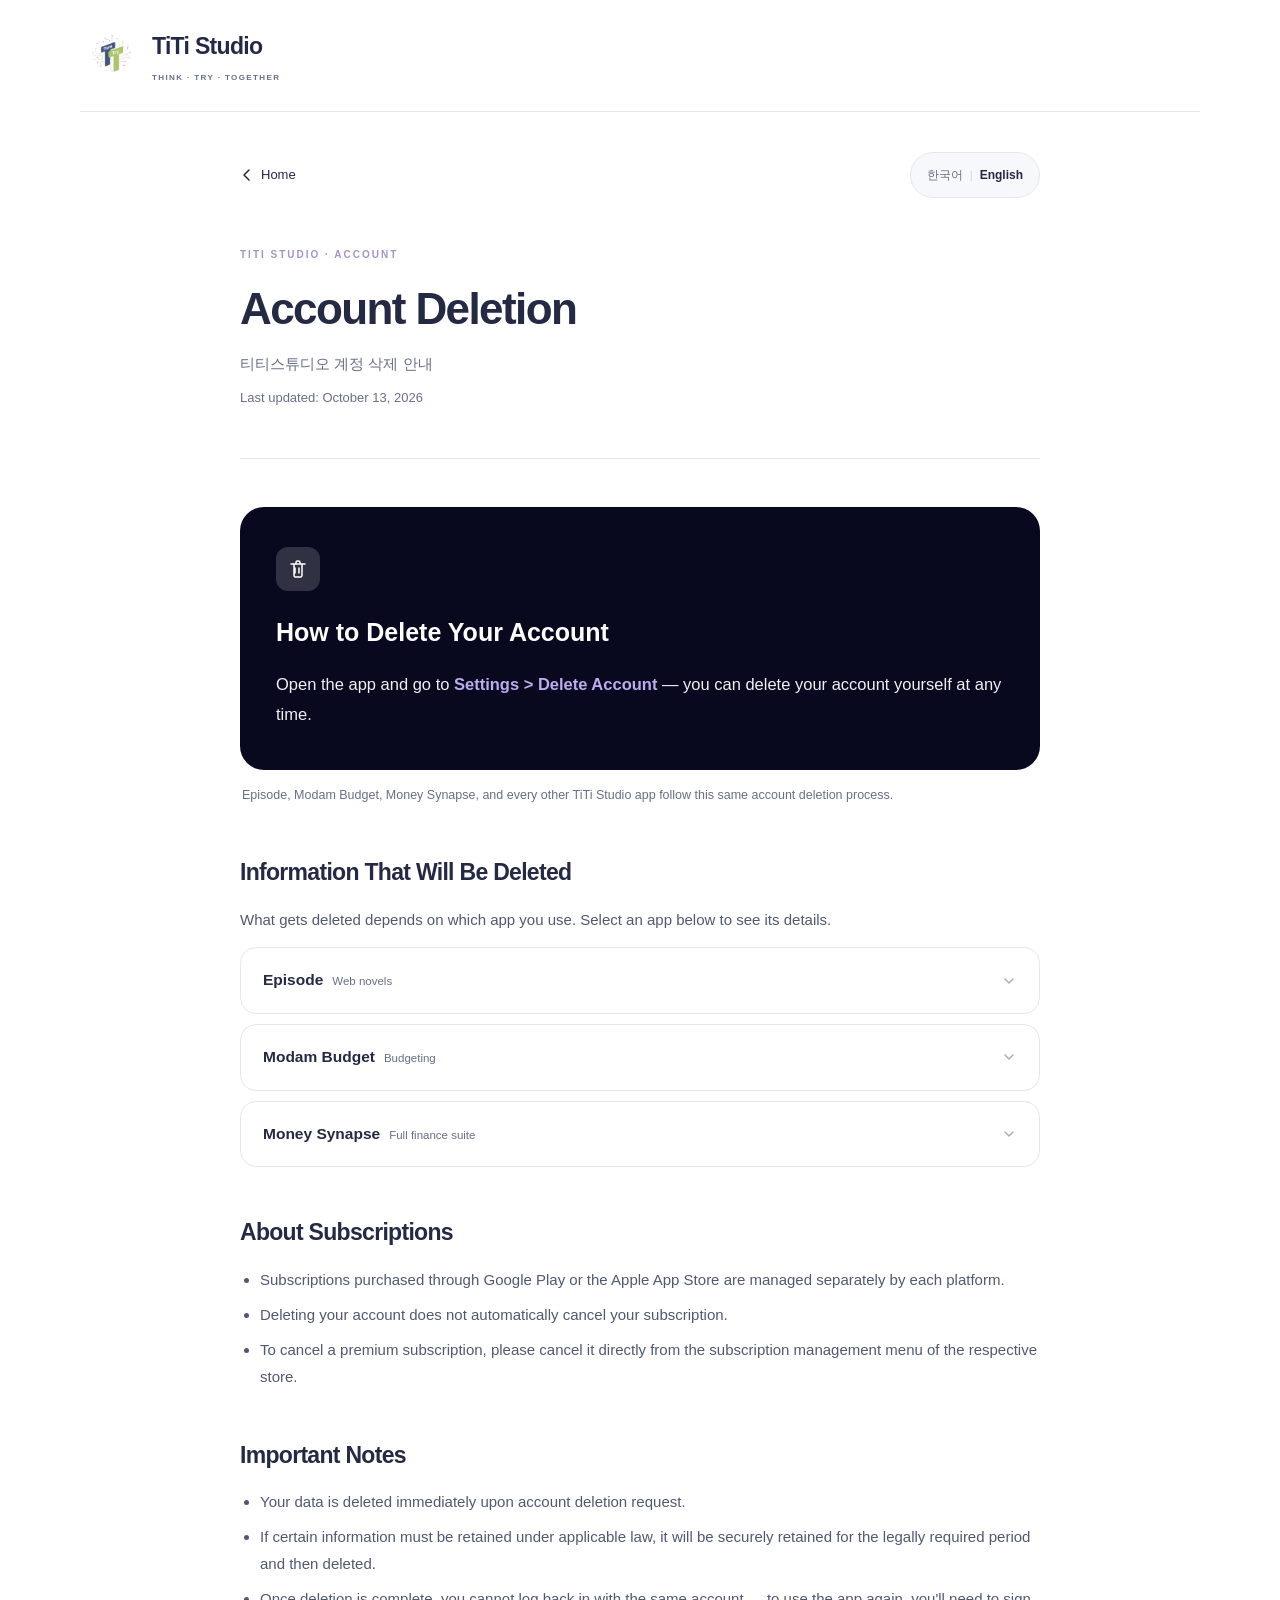
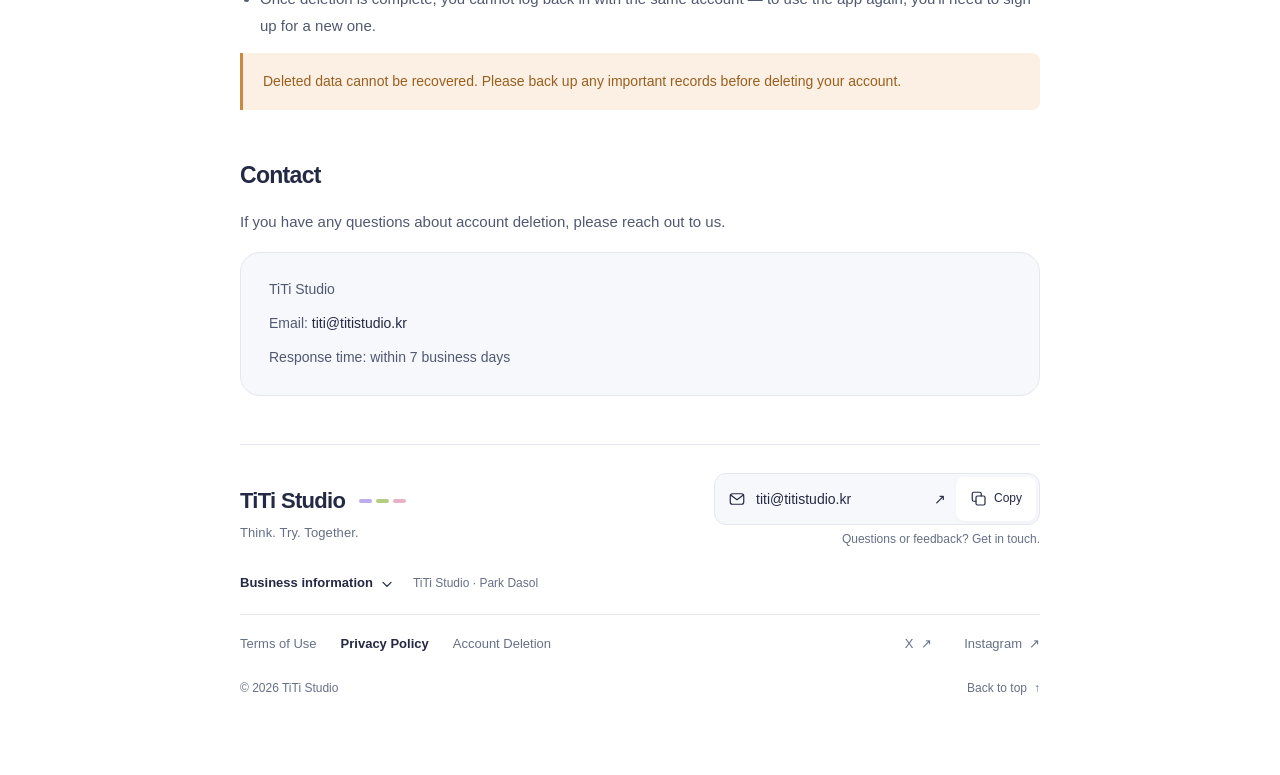
==== commit 7d7f7e4a: "Update privacy and account deletion notices" ====
--- a/delete-account/en.html
+++ b/delete-account/en.html
@@ -74,9 +74,11 @@
 
   <link rel="stylesheet" href="../theme.css">
   <link rel="stylesheet" href="../legal.css">
+  <link rel="stylesheet" href="../footer.css?v=20261013-4">
+  <script src="../footer.js?v=20261013-4" defer></script>
 </head>
 <body>
-<header class="legal-header"><a href="../index.html"><img src="../assets/titi-studio-original.png" alt=""><span>TiTi Studio<small>THINK · TRY · TOGETHER</small></span></a></header>
+<header class="legal-header" id="page-top" tabindex="-1"><a href="../index.html"><img src="../assets/titi-studio-original.png" alt=""><span>TiTi Studio<small>THINK · TRY · TOGETHER</small></span></a></header>
 <div class="page-wrap">
 
   <div class="top-bar">
@@ -150,7 +152,8 @@
         <svg class="chev" width="16" height="16" viewBox="0 0 16 16" fill="none"><path d="M4 6l4 4 4-4" stroke="currentColor" stroke-width="1.5" stroke-linecap="round" stroke-linejoin="round"/></svg>
       </summary>
       <div class="acc-body">
-        <p>Money Synapse covers a wide range of finance features, so all of the following data is deleted together.</p>
+        <h3>Information processed when you delete your account</h3>
+        <p>Deleting your MoneySynapse account removes ordinary service data linked to your account, including transaction records, budgets, savings, investments, loans, insurance, and wish lists.</p>
         <ul>
           <li>Account information and email address</li>
           <li>Budget data</li>
@@ -163,6 +166,8 @@
           <li>Conversation history with the AI assistant "Moa"</li>
           <li>Statistics and analytics data</li>
         </ul>
+        <h3>Information retained for a limited period under applicable law</h3>
+        <p>However, some records related to contracts, payments, and dispute resolution may be retained separately for a limited period, to the extent required by applicable law. These records are destroyed once the retention period ends and no other retention obligation applies.</p>
       </div>
     </details>
 
@@ -199,8 +204,45 @@
     </div>
   </div>
 
-  <section class="business-info" aria-labelledby="business-title"><h2 id="business-title">Business information</h2><dl class="business-details"><div><dt>Registered business name</dt><dd>TiTi Studio (티티스튜디오)</dd></div><div><dt>Representative</dt><dd>Park Dasol (박다솔)</dd></div><div><dt>Business registration number</dt><dd>116-08-87972</dd></div><div><dt>Business address</dt><dd>24, Buyong-ro 31beon-gil, Paengseong-eup, Pyeongtaek-si, Gyeonggi-do, Republic of Korea</dd></div><div><dt>Customer support phone</dt><dd><a href="tel:+821081651081">010-8165-1081</a></dd></div><div><dt>Customer support email</dt><dd><a href="mailto:titi@titistudio.kr">titi@titistudio.kr</a></dd></div><div><dt>Mail-order business registration number</dt><dd>2026-경기평택-0719</dd></div></dl></section>
-<footer class="doc-footer"><a href="../index.html">Home</a><a href="../terms/en.html">Terms of Use</a><a href="../privacy/en.html">Privacy Policy</a><a href="../delete-account/en.html">Account Deletion</a><span class="brand">TiTi Studio · Think. Try. Together.</span></footer>
+  <footer class="titi-footer titi-footer--legal" id="site-footer" tabindex="-1" aria-label="Company information and contact">
+    <div class="titi-footer__main">
+      <div class="titi-footer__identity">
+        <a class="titi-footer__brand" href="../index.html" aria-label="TiTi Studio home">TiTi Studio<span class="titi-footer__colors" aria-hidden="true"><i></i><i></i><i></i></span></a>
+        <p class="titi-footer__tagline">Think. Try. Together.</p>
+      </div>
+      <div class="titi-footer__contact">
+        <div class="titi-footer__email-group">
+          <a class="titi-footer__email" href="mailto:titi@titistudio.kr" aria-label="Email TiTi Studio">
+            <svg aria-hidden="true" viewBox="0 0 24 24"><rect x="3" y="5" width="18" height="14" rx="3"/><path d="m4 7 8 6 8-6"/></svg>
+            <span>titi@titistudio.kr</span><span aria-hidden="true">↗</span>
+          </a>
+          <button class="titi-footer__copy" type="button" aria-label="Copy email address" aria-describedby="footer-copy-status" hidden>
+            <svg class="titi-footer__copy-icon" aria-hidden="true" viewBox="0 0 24 24"><rect x="8" y="8" width="12" height="12" rx="2"/><path d="M15 8V5a2 2 0 0 0-2-2H5a2 2 0 0 0-2 2v8a2 2 0 0 0 2 2h3"/></svg>
+            <svg class="titi-footer__check-icon" aria-hidden="true" viewBox="0 0 24 24"><path d="m5 12 4 4L19 6"/></svg>
+            <span>Copy</span>
+          </button>
+        </div>
+        <p class="titi-footer__status" id="footer-copy-status" role="status" aria-live="polite" aria-atomic="true">Questions or feedback? Get in touch.</p>
+      </div>
+    </div>
+    <details class="titi-footer__business">
+      <summary><span class="titi-footer__summary-label">Business information<svg aria-hidden="true" viewBox="0 0 20 20"><path d="m5 8 5 5 5-5"/></svg></span><span class="titi-footer__summary-note">TiTi Studio · Park Dasol</span></summary>
+      <dl class="titi-footer__business-grid"><div><dt>Registered business name</dt><dd>TiTi Studio (티티스튜디오)</dd></div><div><dt>Representative</dt><dd>Park Dasol (박다솔)</dd></div><div><dt>Business registration number</dt><dd>116-08-87972</dd></div><div><dt>Business address</dt><dd>24, Buyong-ro 31beon-gil, Paengseong-eup, Pyeongtaek-si, Gyeonggi-do, Republic of Korea</dd></div><div><dt>Customer support phone</dt><dd><a href="tel:+821081651081">010-8165-1081</a></dd></div><div><dt>Customer support email</dt><dd><a href="mailto:titi@titistudio.kr">titi@titistudio.kr</a></dd></div><div><dt>Mail-order business registration number</dt><dd>2026-경기평택-0719</dd></div></dl>
+    </details>
+    <div class="titi-footer__bottom">
+      <nav class="titi-footer__policies" aria-label="Policies">
+        <a href="../terms/en.html">Terms of Use</a>
+        <a class="titi-footer__privacy" href="../privacy/en.html">Privacy Policy</a>
+        <a href="../delete-account/en.html">Account Deletion</a>
+      </nav>
+      <nav class="titi-footer__social" aria-label="Social media">
+        <a href="https://x.com/thinktry_studio" target="_blank" rel="noopener noreferrer">X <span aria-hidden="true">↗</span></a>
+        <a href="https://www.instagram.com/thinktry_studio" target="_blank" rel="noopener noreferrer">Instagram <span aria-hidden="true">↗</span></a>
+      </nav>
+      <p class="titi-footer__copyright">© 2026 TiTi Studio</p>
+      <a class="titi-footer__top" href="#page-top">Back to top <span aria-hidden="true">↑</span></a>
+    </div>
+  </footer>
 
 </div>
 </body>
--- a/theme.css
+++ b/theme.css
@@ -1,4 +1,4 @@
-/* Gallery Split — selected hybrid direction. Logo files remain unchanged. */
+/* Gallery Split — shared brand tokens. Original logo assets stay unchanged. */
 :root {
   --gs-white: #FFFFFF;
   --gs-soft-white: #F7F8FC;
@@ -13,14 +13,26 @@
   --gs-lime-text: #637C3F;
   --gs-font: -apple-system, BlinkMacSystemFont, 'Apple SD Gothic Neo', 'Noto Sans KR', sans-serif;
   --gs-content-max: 1280px;
-  --gs-page-gutter: 64px;
-  --gs-hero-radius: 32px;
-  --gs-card-radius: 24px;
+  --gs-page-gutter: 20px;
+  --gs-hero-radius: 24px;
+  --gs-card-radius: 20px;
   --gs-button-radius: 999px;
-  --gs-title: clamp(40px, 3.9vw, 56px);
-  --gs-body-size: 16px;
+  --gs-title: clamp(1.875rem, 7.7vw, 2.5rem);
+  --gs-body-size: 1rem;
   --gs-studio-width: 48%;
   --gs-product-width: 52%;
 }
-@media(max-width:1100px){:root{--gs-page-gutter:32px;--gs-title:clamp(36px,3.9vw,48px)}}
-@media(max-width:900px){:root{--gs-page-gutter:24px;--gs-title:clamp(32px,8.2vw,40px);--gs-hero-radius:24px;--gs-card-radius:20px}}
+@media (min-width: 37.5em) {
+  :root { --gs-page-gutter: 28px; }
+}
+@media (min-width: 43.75em) {
+  :root { --gs-title: clamp(1.875rem, 3.65vw, 2.5rem); }
+}
+@media (min-width: 68.75em) {
+  :root {
+    --gs-page-gutter: clamp(32px, 4.5vw, 64px);
+    --gs-title: clamp(2.5rem, 3.9vw, 3.5rem);
+    --gs-hero-radius: 32px;
+    --gs-card-radius: 24px;
+  }
+}
--- a/footer.css
+++ b/footer.css
@@ -0,0 +1,126 @@
+/* Namespaced so older cached homepage styles cannot collapse the footer. */
+.titi-footer {
+  display: block;
+  width: calc(100% - 2 * var(--gs-page-gutter, 24px));
+  max-width: var(--gs-content-max, 1280px);
+  margin: 0 auto;
+  padding: 28px 0 20px;
+  border-top: 1px solid var(--gs-divider, #e4e7ee);
+  color: var(--gs-body, #667085);
+  font: 400 13px/1.6 var(--gs-font, sans-serif);
+}
+
+.titi-footer *, .titi-footer *::before, .titi-footer *::after { box-sizing: border-box; }
+.titi-footer p, .titi-footer dl, .titi-footer dd { margin: 0; }
+.titi-footer a { color: inherit; text-decoration: none; }
+.titi-footer svg { width: 18px; height: 18px; flex: none; fill: none; stroke: currentColor; stroke-width: 1.6; stroke-linecap: round; stroke-linejoin: round; }
+.titi-footer button { font: inherit; color: inherit; cursor: pointer; }
+.titi-footer [hidden] { display: none !important; }
+.titi-footer :is(a, button, summary):focus-visible { outline: 3px solid #8871b6; outline-offset: 3px; border-radius: 6px; }
+
+.titi-footer__main { display: grid; grid-template-columns: minmax(0, 1fr) auto; align-items: center; gap: 20px 40px; }
+.titi-footer__identity, .titi-footer__contact { min-width: 0; }
+.titi-footer .titi-footer__brand { display: inline-flex; min-height: 44px; align-items: center; gap: 14px; color: var(--gs-ink, #242944); font-size: 22px; font-weight: 700; letter-spacing: -.7px; }
+.titi-footer__colors { display: flex; gap: 4px; }
+.titi-footer__colors i { display: block; width: 13px; height: 4px; border-radius: 3px; background: #bcabed; }
+.titi-footer__colors i:nth-child(2) { background: #b5cd83; }
+.titi-footer__colors i:nth-child(3) { background: #eab0c6; }
+.titi-footer__tagline { font-size: 13px; letter-spacing: .1px; }
+.titi-footer__contact { width: 326px; max-width: 100%; }
+.titi-footer__email-group { display: flex; align-items: stretch; padding: 3px; border: 1px solid var(--gs-divider, #e4e7ee); border-radius: 12px; background: var(--gs-soft-white, #f7f8fc); }
+.titi-footer .titi-footer__email { display: flex; flex: 1; align-items: center; justify-content: space-between; gap: 10px; min-width: 0; min-height: 44px; padding: 0 10px; color: var(--gs-ink, #242944); font-size: 14px; font-weight: 500; border-radius: 8px; transition: background .18s ease; }
+.titi-footer__email > span:first-of-type { flex: 1; overflow-wrap: anywhere; }
+.titi-footer .titi-footer__copy { display: inline-flex; align-items: center; justify-content: center; flex: none; gap: 6px; min-width: 66px; min-height: 44px; padding: 0 9px; border: 0; border-radius: 8px; background: white; box-shadow: 0 1px 3px #2429440a; color: var(--gs-ink, #242944); font-size: 12px; transition: background .18s ease, color .18s ease; }
+.titi-footer__copy:disabled { cursor: wait; opacity: .6; }
+.titi-footer__copy .titi-footer__check-icon { display: none; }
+.titi-footer__copy[data-copied] { background: #edf4e5; color: #48602e; }
+.titi-footer__copy[data-copied] .titi-footer__copy-icon { display: none; }
+.titi-footer__copy[data-copied] .titi-footer__check-icon { display: block; }
+.titi-footer .titi-footer__status { min-height: 20px; margin-top: 5px; font-size: 12px; text-align: right; }
+
+.titi-footer__business { display: block; margin: 12px 0 8px; }
+.titi-footer__business summary { display: flex; flex-wrap: wrap; align-items: center; gap: 4px 18px; min-height: 44px; padding: 6px 0; width: fit-content; max-width: 100%; cursor: pointer; list-style: none; }
+.titi-footer__business summary::-webkit-details-marker { display: none; }
+.titi-footer__summary-label { display: inline-flex; align-items: center; gap: 6px; color: var(--gs-ink, #242944); font-weight: 600; }
+.titi-footer__summary-label svg { width: 16px; height: 16px; transition: transform .2s ease; }
+.titi-footer__business[open] .titi-footer__summary-label svg { transform: rotate(180deg); }
+.titi-footer__summary-note { font-size: 12px; }
+.titi-footer .titi-footer__business-grid { display: grid; grid-template-columns: repeat(2, minmax(0, 1fr)); gap: 12px 36px; margin: 4px 0 18px; padding: 20px 24px; border-radius: 12px; background: var(--gs-soft-white, #f7f8fc); font-size: 13px; }
+.titi-footer__business-grid > div { display: grid; grid-template-columns: 126px minmax(0, 1fr); align-items: baseline; gap: 6px 14px; min-width: 0; }
+.titi-footer__business-grid dt { margin: 0; }
+.titi-footer__business-grid dd { color: var(--gs-ink, #242944); word-break: keep-all; overflow-wrap: anywhere; }
+.titi-footer__business-grid a { display: inline-flex; align-items: center; min-height: 44px; margin-block: -10px; }
+
+.titi-footer__bottom { display: grid; grid-template-columns: minmax(0, 1fr) auto; align-items: center; column-gap: 24px; padding-top: 8px; border-top: 1px solid var(--gs-divider, #e4e7ee); }
+.titi-footer__policies, .titi-footer__social { display: flex; align-items: center; flex-wrap: wrap; gap: 0 24px; min-width: 0; }
+.titi-footer__bottom a { display: inline-flex; align-items: center; justify-content: center; gap: 7px; min-height: 44px; }
+.titi-footer .titi-footer__privacy { font-weight: 600; color: var(--gs-ink, #242944); }
+.titi-footer__social { justify-content: flex-end; }
+.titi-footer__social a:first-child { min-width: 44px; }
+.titi-footer__copyright { font-size: 12px; }
+.titi-footer .titi-footer__top { justify-self: end; font-size: 12px; }
+
+@media (hover: hover) {
+  .titi-footer__brand:hover { opacity: .8; }
+  .titi-footer .titi-footer__email:hover { background: #edeaf6; }
+  .titi-footer .titi-footer__copy:hover { background: #e9e5f4; }
+  .titi-footer__business summary:hover .titi-footer__summary-label { color: #705898; }
+  .titi-footer__bottom a:hover, .titi-footer__business-grid a:hover { color: var(--gs-ink, #242944); text-decoration: underline; text-underline-offset: 4px; }
+}
+
+@media (max-width: 900px) {
+  .titi-footer .titi-footer__business-grid { gap: 14px 24px; padding: 18px; }
+  .titi-footer__business-grid > div { grid-template-columns: 1fr; gap: 2px; }
+  .titi-footer__policies, .titi-footer__social { column-gap: 16px; }
+}
+
+@media (max-width: 600px) {
+  .titi-footer { padding: 24px 0 20px; }
+  .titi-footer__main { grid-template-columns: minmax(0, 1fr); gap: 18px; }
+  .titi-footer__identity { display: flex; flex-wrap: wrap; align-items: center; gap: 0 14px; }
+  .titi-footer .titi-footer__brand { font-size: 20px; }
+  .titi-footer__colors { display: none; }
+  .titi-footer__tagline { font-size: 12px; }
+  .titi-footer__contact { width: 100%; }
+  .titi-footer .titi-footer__status { text-align: left; }
+  .titi-footer__business { margin-top: 12px; }
+  .titi-footer .titi-footer__business-grid { grid-template-columns: minmax(0, 1fr); gap: 16px; }
+  .titi-footer__business-grid > div { grid-template-columns: 116px minmax(0, 1fr); gap: 10px; }
+  .titi-footer__bottom { column-gap: 12px; }
+  .titi-footer__policies { grid-column: 1 / -1; column-gap: 16px; font-size: 12px; }
+  .titi-footer__social { grid-row: 2; grid-column: 1 / -1; justify-content: flex-start; }
+  .titi-footer__copyright { grid-column: 1; grid-row: 3; }
+  .titi-footer__top { grid-column: 2; grid-row: 3; }
+}
+
+@media (max-width: 360px) {
+  .titi-footer__email-group { padding: 2px; }
+  .titi-footer .titi-footer__email { gap: 7px; padding-inline: 7px; font-size: 13px; }
+  .titi-footer .titi-footer__copy { min-width: 56px; padding-inline: 6px; gap: 4px; }
+  .titi-footer__business summary { column-gap: 10px; }
+  .titi-footer__summary-note { font-size: 11px; }
+  .titi-footer__business-grid > div { grid-template-columns: minmax(0, 1fr); gap: 3px; }
+}
+
+@media (prefers-reduced-motion: reduce) {
+  .titi-footer *, .titi-footer *::before, .titi-footer *::after { transition: none !important; }
+}
+
+/* Legal documents already provide their own content width and side gutters. */
+.titi-footer.titi-footer--legal {
+  width: 100%;
+  max-width: none;
+  margin-top: 40px;
+  padding-bottom: 0;
+}
+.titi-footer--legal .titi-footer__business-grid { grid-template-columns: minmax(0, 1fr); }
+.titi-footer--legal .titi-footer__business-grid > div { grid-template-columns: 190px minmax(0, 1fr); }
+.titi-footer--legal .titi-footer__business-grid a { overflow-wrap: anywhere; }
+.titi-footer:lang(en) .titi-footer__copy { min-width: 80px; }
+@media (max-width: 600px) {
+  .titi-footer--legal .titi-footer__business-grid > div { grid-template-columns: 116px minmax(0, 1fr); }
+  .titi-footer--legal:lang(en) .titi-footer__business-grid > div { grid-template-columns: minmax(0, 1fr); gap: 3px; }
+}
+@media (max-width: 360px) {
+  .titi-footer--legal .titi-footer__business-grid > div { grid-template-columns: minmax(0, 1fr); gap: 3px; }
+}
